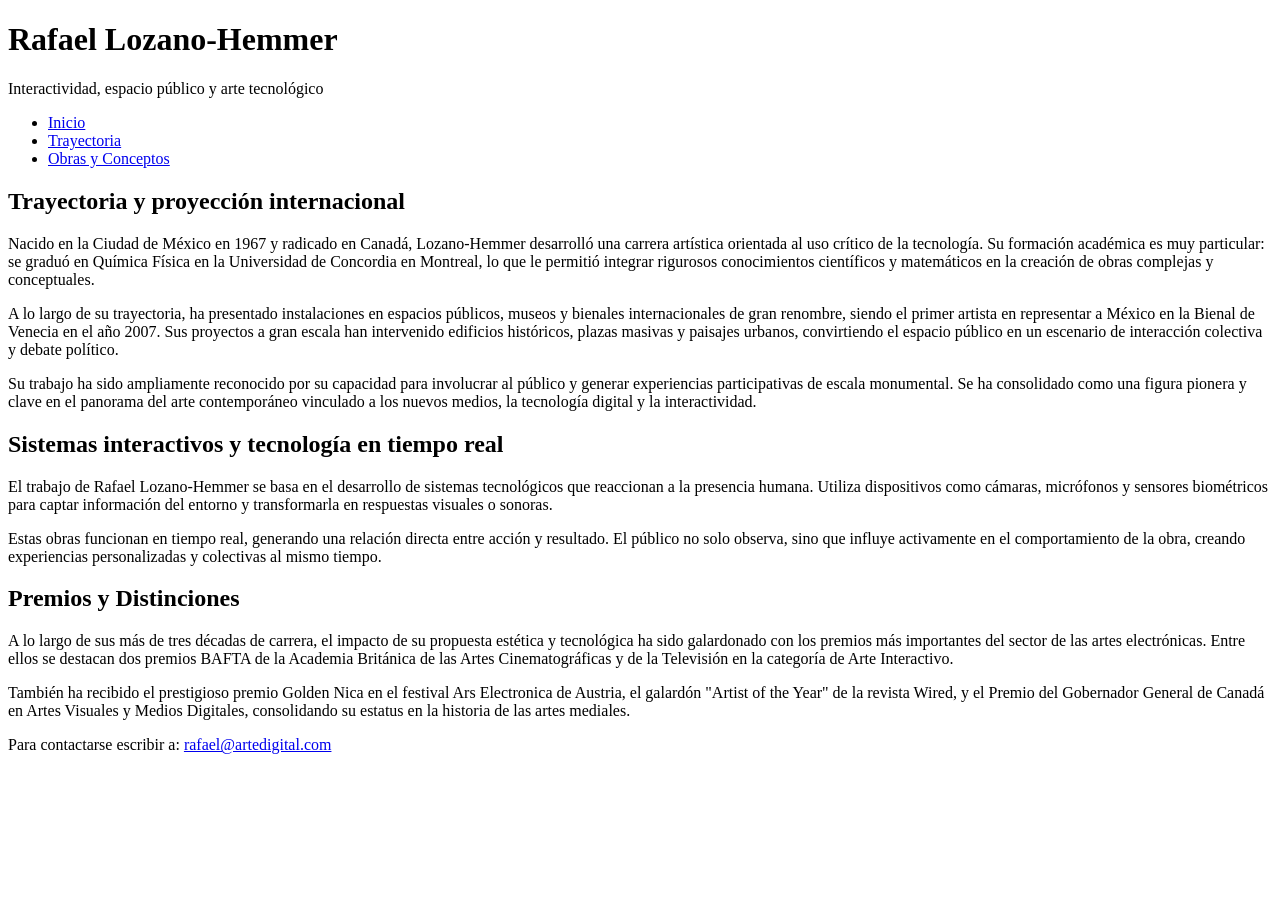
==== trayectoria.html @ 970bca55 "Estructura base de archivos HTML Y README." ====
<!DOCTYPE html>
<html lang="es">
<head>
    <meta charset="UTF-8">
    <meta name="viewport" content="width=device-width, initial-scale=1.0">
    <title>Trayectoria - Rafael Lozano-Hemmer</title>
    <link rel="preconnect" href="https://fonts.googleapis.com">
    <link rel="preconnect" href="https://fonts.gstatic.com" crossorigin>
    <link href="https://fonts.googleapis.com/css2?family=Barlow:wght@400;600;700&display=swap" rel="stylesheet">
    <link rel="stylesheet" href="style.css">
</head>
<body>

    <div class="contenedor-principal">

        <header>
            <h1>Rafael Lozano-Hemmer</h1>
            <p>Interactividad, espacio público y arte tecnológico</p>
        </header>

        <nav>
            <ul>
                <li><a href="index.html">Inicio</a></li>
                <li><a href="trayectoria.html" class="activo">Trayectoria</a></li>
                <li><a href="obras.html">Obras y Conceptos</a></li>
            </ul>
        </nav>

        <main>
            <section>
                <h2>Trayectoria y proyección internacional</h2>
                <p>Nacido en la Ciudad de México en 1967 y radicado en Canadá, Lozano-Hemmer desarrolló una carrera artística orientada al uso crítico de la tecnología. Su formación académica es muy particular: se graduó en Química Física en la Universidad de Concordia en Montreal, lo que le permitió integrar rigurosos conocimientos científicos y matemáticos en la creación de obras complejas y conceptuales.</p>
                <p>A lo largo de su trayectoria, ha presentado instalaciones en espacios públicos, museos y bienales internacionales de gran renombre, siendo el primer artista en representar a México en la Bienal de Venecia en el año 2007. Sus proyectos a gran escala han intervenido edificios históricos, plazas masivas y paisajes urbanos, convirtiendo el espacio público en un escenario de interacción colectiva y debate político.</p>
                <p>Su trabajo ha sido ampliamente reconocido por su capacidad para involucrar al público y generar experiencias participativas de escala monumental. Se ha consolidado como una figura pionera y clave en el panorama del arte contemporáneo vinculado a los nuevos medios, la tecnología digital y la interactividad.</p>
            </section>

            <section>
                <h2>Sistemas interactivos y tecnología en tiempo real</h2>
                <p>El trabajo de Rafael Lozano-Hemmer se basa en el desarrollo de sistemas tecnológicos que reaccionan a la presencia humana. Utiliza dispositivos como cámaras, micrófonos y sensores biométricos para captar información del entorno y transformarla en respuestas visuales o sonoras.</p>
                <p>Estas obras funcionan en tiempo real, generando una relación directa entre acción y resultado. El público no solo observa, sino que influye activamente en el comportamiento de la obra, creando experiencias personalizadas y colectivas al mismo tiempo.</p>
            </section>

            <section>
                <h2>Premios y Distinciones</h2>
                <p>A lo largo de sus más de tres décadas de carrera, el impacto de su propuesta estética y tecnológica ha sido galardonado con los premios más importantes del sector de las artes electrónicas. Entre ellos se destacan dos premios BAFTA de la Academia Británica de las Artes Cinematográficas y de la Televisión en la categoría de Arte Interactivo.</p>
                <p>También ha recibido el prestigioso premio Golden Nica en el festival Ars Electronica de Austria, el galardón "Artist of the Year" de la revista Wired, y el Premio del Gobernador General de Canadá en Artes Visuales y Medios Digitales, consolidando su estatus en la historia de las artes mediales.</p>
            </section>
        </main>

        <footer>
            <p>Para contactarse escribir a: <a href="mailto:rafael@artedigital.com">rafael@artedigital.com</a></p>
        </footer>

    </div>

</body>
</html>
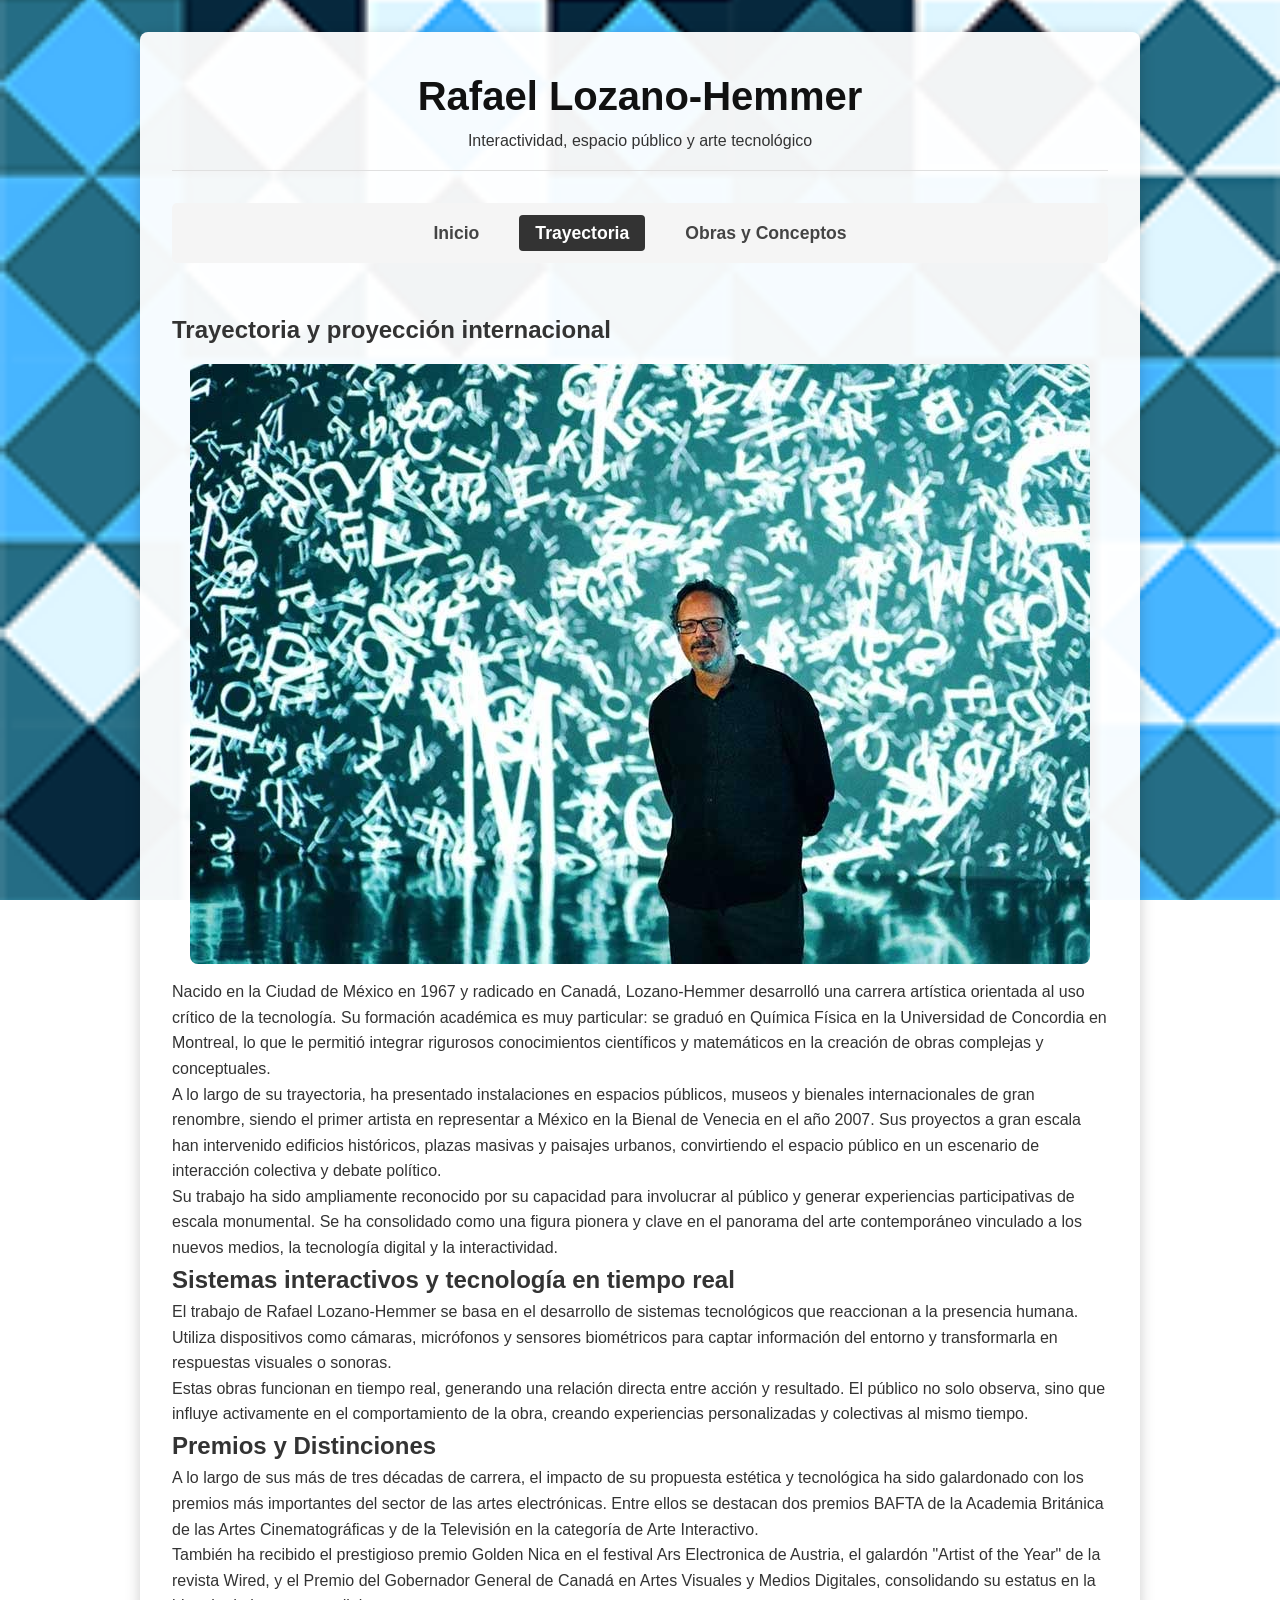
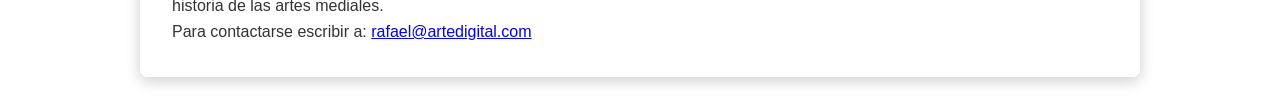
==== commit 60691922: "Arreglo de navegación y fotos." ====
--- a/trayectoria.html
+++ b/trayectoria.html
@@ -29,6 +29,7 @@
         <main>
             <section>
                 <h2>Trayectoria y proyección internacional</h2>
+                <img src="imagenes/lozano-hemmer-1.jpg" alt="Rafael Lozano-Hemmer" style="max-width: 100%; height: auto; border-radius: 8px; margin: 15px auto; display: block;">
                 <p>Nacido en la Ciudad de México en 1967 y radicado en Canadá, Lozano-Hemmer desarrolló una carrera artística orientada al uso crítico de la tecnología. Su formación académica es muy particular: se graduó en Química Física en la Universidad de Concordia en Montreal, lo que le permitió integrar rigurosos conocimientos científicos y matemáticos en la creación de obras complejas y conceptuales.</p>
                 <p>A lo largo de su trayectoria, ha presentado instalaciones en espacios públicos, museos y bienales internacionales de gran renombre, siendo el primer artista en representar a México en la Bienal de Venecia en el año 2007. Sus proyectos a gran escala han intervenido edificios históricos, plazas masivas y paisajes urbanos, convirtiendo el espacio público en un escenario de interacción colectiva y debate político.</p>
                 <p>Su trabajo ha sido ampliamente reconocido por su capacidad para involucrar al público y generar experiencias participativas de escala monumental. Se ha consolidado como una figura pionera y clave en el panorama del arte contemporáneo vinculado a los nuevos medios, la tecnología digital y la interactividad.</p>
--- a/style.css
+++ b/style.css
@@ -0,0 +1,93 @@
+/* 1. ESTILOS BASE PARA LA PAGINA */
+* {
+    margin: 0;
+    padding: 0;
+    box-sizing: border-box;
+}
+
+body {
+    /* Imagen de fondo para el sitio */
+    background-image: url('imagenes/fondo.png'); 
+    background-size: cover;
+    background-position: center;
+    background-attachment: fixed;
+    
+    /* Estilos base y legibilidad */
+    font-family: 'Barlow',Arial, sans-serif;
+    color: #333333;
+    line-height: 1.6;
+}
+
+/* Tipografía para los títulos principales */
+h1, h2, h3 {
+    font-family: 'Barlow', sans-serif;
+    font-weight: 700;
+}
+
+/* 2. ESTRUCTURA: Contenedor principal de la página */
+.contenedor-principal {
+    max-width: 1000px; /* Ancho máximo fijo para pantallas grandes */
+    width: 90%;        /* Ancho adaptable en porcentaje para pantallas chicas */
+    margin: 2rem auto; /* Centrado horizontal en la pantalla */
+    background-color: rgba(255, 255, 255, 0.95); /* Fondo blanco traslúcido para leer bien */
+    padding: 2rem;     /* Espaciado interno */
+    border-radius: 8px;
+    box-shadow: 0 4px 15px rgba(0, 0, 0, 0.2);
+}
+
+/* 3. ESTILOS DEL ENCABEZADO */
+header {
+    text-align: center;
+    margin-bottom: 2rem;
+    padding-bottom: 1rem;
+    border-bottom: 1px solid #e0e0e0;
+}
+
+header h1 {
+    font-size: 2.5rem;
+    color: #111111;
+}
+
+.subtitle {
+    font-size: 1.1rem;
+    color: #666666;
+    margin-top: 0.5rem;
+}
+
+/* 3. MENÚ DE NAVEGACIÓN PRINCIPAL */
+nav {
+    margin-bottom: 3rem; /* Espacio grande abajo del menú */
+}
+
+nav ul {
+    list-style: none; /* Borra los puntitos de la lista */
+    display: flex;     /* Pone los elementos en línea horizontal */
+    justify-content: center; /* Centra el menú en la pantalla */
+    gap: 1.5rem;      /* Espacio entre cada botón del menú en rem */
+    padding: 1rem 0;
+    background-color: #f5f5f5; /* Un gris muy clarito para el fondo del menú */
+    border-radius: 5px;
+}
+
+nav ul li a {
+    text-decoration: none; /* Saca el subrayado de los links */
+    font-family: 'Barlow', sans-serif; /* Tipografía para el menú */
+    color: #444444; /* Color de letra por defecto */
+    font-weight: 600; /* Un poco más gruesa la letra */
+    font-size: 1.1rem;
+    padding: 0.5rem 1rem; /* Espaciado interno para que parezca un botón */
+    border-radius: 4px;
+    transition: all 0.3s ease; /* Efecto suave cuando pasas el mouse */
+}
+
+/* Efecto al pasar el mouse por arriba del link */
+nav ul li a:hover {
+    color: #000000;
+    background-color: #e0e0e0;
+}
+
+/* Estilo para marcar en qué página está el usuario actualmente */
+nav ul li a.activo {
+    color: #ffffff; /* Letra blanca */
+    background-color: #333333; /* Fondo negro */
+}
